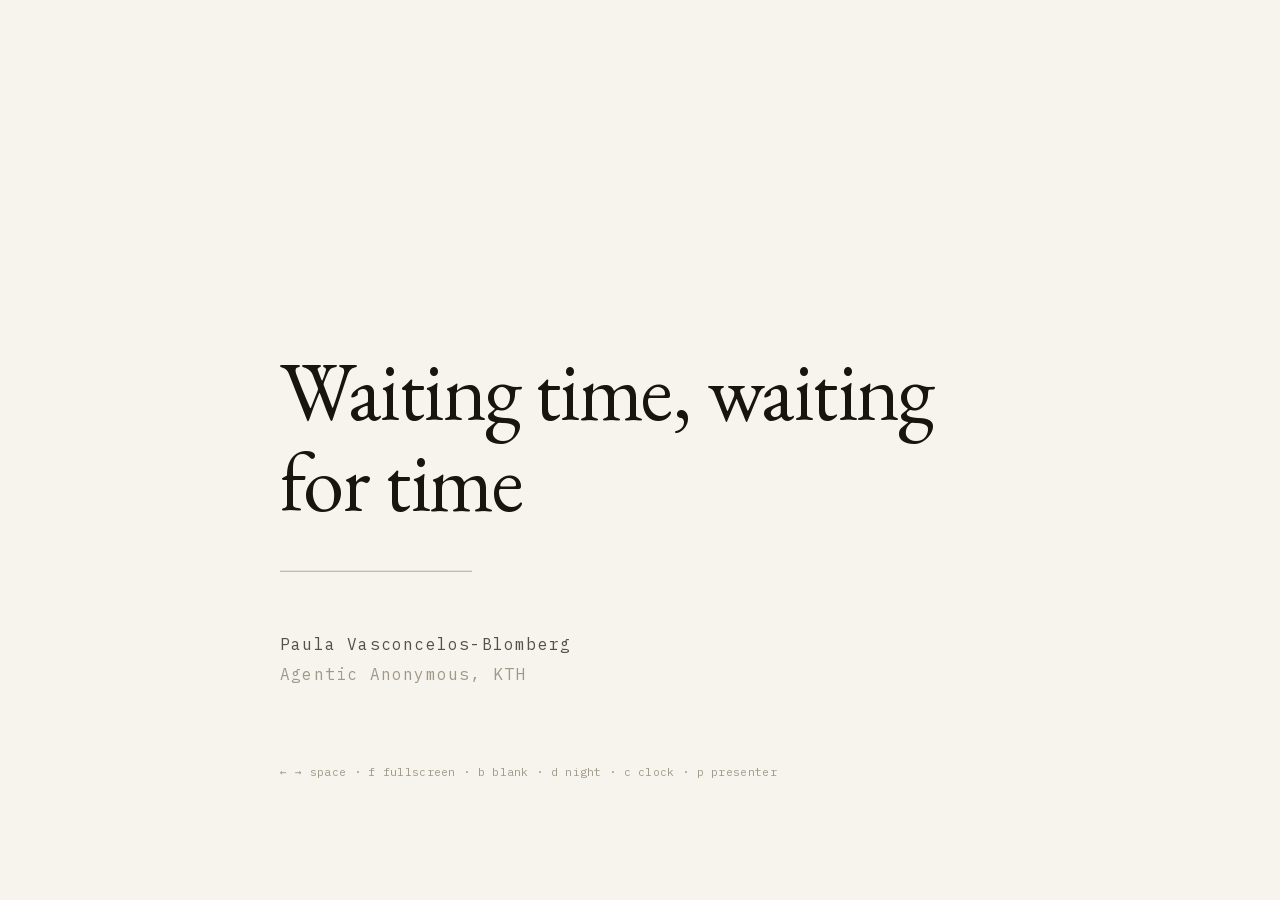
==== index.html @ 70e8858e "Waiting time, waiting for time: slide deck for Agentic Anonymous, KTH A 19-slide HTML deck built on " ====
<!doctype html>
<html lang="en" data-theme="day">
<head>
<meta charset="utf-8">
<meta name="viewport" content="width=device-width, initial-scale=1">
<title>Waiting time, waiting for time</title>

<!-- Everything is local. This page makes no network request of any kind. -->
<link rel="stylesheet" href="css/deck.css">
<link rel="stylesheet" href="css/slides.css">

<!--
  ===========================================================================
  Waiting time, waiting for time — Agentic Anonymous, KTH

  This file is the whole content of the talk and the single source of truth
  for it: the presenter window parses this same file for its slides and its
  speaker notes, so there is no second copy to keep in sync.

  Two conventions to know before editing:

    <aside class="notes">   speaker notes. Never rendered on the deck.
    data-motion="agent"     this slide cuts in with no fade (see deck.css).
    data-steps="4"          the slide reveals in 4 keypresses; the figure
                            module listens for 'step' and decides what appears.

  All on-slide text is verbatim, either from the essay "Waiting time, waiting
  for time" or from Paula's notes. [PAULA: …] marks text still to be written;
  do not fill these in.
  ===========================================================================
-->
</head>

<body>

<div id="stage-wrap">
  <div id="stage">

    <!-- 1 ─ Title -------------------------------------------------------
         is-current is in the markup so the title page is visible before any
         JavaScript runs. The engine re-applies it on every render anyway. -->
    <section class="slide is-current" id="s1" data-motion="human">
      <h1 class="title">Waiting time, waiting for time</h1>
      <div class="title-rule"></div>
      <p class="byline">
        Paula Vasconcelos-Blomberg<br>
        <span class="venue">Agentic Anonymous, KTH</span>
      </p>
      <aside class="notes">
        <p>Let the room settle before starting.</p>
      </aside>
    </section>

    <!-- 2 ─ Confession --------------------------------------------------
         The counter is a time event, therefore red and mono. It renders a
         stub value now; deck.bind() is the hook for live data later.      -->
    <section class="slide" id="s2" data-motion="agent">
      <p class="statement">Hi, I&rsquo;m Paula, and it&rsquo;s been
        <span class="time" id="seconds-since-prompt">[N]</span> seconds
        since my last prompt.</p>
      <aside class="notes">
        <p>The room will recognise this. Wait for the laugh.</p>
        <p>The number is live-bindable: <code>deck.bind('seconds-since-prompt', fn)</code>.
          Right now it reads a stub. If the live hook is wired by the night,
          it is counting up while you speak.</p>
      </aside>
    </section>

    <!-- 3 ─ Thesis ------------------------------------------------------ -->
    <section class="slide" id="s3" data-motion="human">
      <p class="statement">The parallels between making bread and AI agents
        are illuminating</p>
      <p class="gloss ink">especially where they break.</p>
      <aside class="notes">
        <p>The essay's own phrasing: "the processes are analogous in ways that
          make the differences illuminating".</p>
        <p>Say what the talk will do: two narratives, then a box, then what
          fills the waiting.</p>
      </aside>
    </section>

    <!-- 3b ─ Making bread ------------------------------------------------
         A schedule, not a list: what is done, and the wait that follows it.
         The waits are rubrics — red, in the same serif as the action, the way
         a missal prints its instructions. Bread is human, so it fades in.
         The id is s3b rather than a renumbering, so nothing that refers to
         s4…s17 (slides.css, figures/registry.js, main.js) has to change.    -->
    <section class="slide" id="s3b" data-motion="human">
      <ol class="schedule">
        <li><span class="do">wake up levain</span><span class="wait">wait 12 hours</span></li>
        <li><span class="do">make dough and fold</span><span class="wait">wait half an hour</span></li>
        <li><span class="do">fold</span><span class="wait">wait half an hour</span></li>
        <li><span class="do">fold</span><span class="wait">wait half an hour</span></li>
        <li><span class="do">fold</span><span class="wait">wait half an hour</span></li>
        <li><span class="do">bulk fermentation</span><span class="wait">wait 2 hours</span></li>
        <li><span class="do">bake</span><span class="wait">wait 45 minutes</span></li>
      </ol>
      <aside class="notes">
        <p>[PAULA: notes for the bread schedule]</p>
      </aside>
    </section>

    <!-- 3c ─ Operating agents --------------------------------------------
         Same vocabulary as the bread slide, different shape. My thread runs
         across; every switch sprouts a line at a right angle, text rotated.
         The words are edited here; figures/scatter.js only draws them.
         data-steps = number of branches (one keypress each).                -->
    <section class="slide" id="s3c" data-motion="agent" data-steps="5">
      <div class="region" id="region-scatter">
        <ol class="sequence">
          <li>prompt agent 1</li>
          <li class="wait">wait</li>
          <li>accept</li>
          <li class="switch">switch
            <ol><li>prompt agent 2</li><li>accept</li><li>prompt agent 2</li></ol></li>
          <li>check agent 1</li>
          <li>accept</li>
          <li class="switch">switch
            <ol><li>email</li></ol></li>
          <li>check agent 1</li>
          <li>still working</li>
          <li class="wait">wait 15 s</li>
          <li class="switch">switch
            <ol><li>prompt agent 3</li></ol></li>
          <li class="switch">switch
            <ol><li>report</li></ol></li>
          <li class="switch">switch
            <ol><li>teams</li></ol></li>
        </ol>
      </div>
      <aside class="notes">
        <p>Five presses, one branch each: agent 2, email, agent 3, report, Teams.</p>
        <p>[PAULA: notes for the agent sequence]</p>
      </aside>
    </section>

    <!-- 4 ─ The scene ---------------------------------------------------
         Human text, agent figure: the sentence fades, the score does not. -->
    <section class="slide" id="s4" data-motion="human">
      <p class="statement">A cycle of this shape &mdash; with different
        combinations of checking, starting something, stopping &mdash;
        happened many times, more than I cared to count</p>
      <div class="region agent" id="region-score-scene"></div>
      <aside class="notes">
        <p>Read the agent narrative from the essay: the thorough description,
          the plan that takes more than a minute, staying for 30 seconds, the
          second session in the browser, back to the first, still working,
          another 15 seconds, a third tab. Then Teams, to avoid the
          frustration of starting yet another thing.</p>
        <p>Then point at the staff: this is that session, written out. Agent
          on top, me underneath. Long notes are long waits.</p>
      </aside>
    </section>

    <!-- 5 ─ The box -----------------------------------------------------
         Four corners, one per keypress, Agent last and abrupt.            -->
    <section class="slide" id="s5" data-motion="human" data-steps="4">
      <div class="region" id="region-box"></div>
      <aside class="notes">
        <p>Two axes: how long the wait is, and how legible the process is.</p>
        <p>Hsieh punched a clock every hour for a year — each wait short, and
          perfectly legible; you know exactly what is coming.</p>
        <p>Bread: long, and legible. You have a model, so you can set an alarm
          and really leave.</p>
        <p>Blood test results: long, and illegible. You have no model of the
          process at all — but it is long enough to release you.</p>
        <p>The agent: short, and illegible. The only corner with neither.</p>
      </aside>
    </section>

    <!-- 6 ─ What the box says ------------------------------------------- -->
    <section class="slide" id="s6" data-motion="human">
      <div class="col-text">
        <p class="statement">
          <span class="line">Shortness produces captivity.</span>
          <span class="line">Illegibility produces scatter &amp; anxiety.</span>
        </p>
      </div>
      <div class="col-figure">
        <div class="region agent" id="region-box-mini"></div>
        <p class="caption">The agent gets both.</p>
      </div>
      <aside class="notes">
        <p>From the essay: "The wait is too short to leave. And being of
          unknown length makes it too expensive."</p>
        <p>Even an indeterminate wait that is known to be long releases me. I
          can log off. Here I have to stay reachable — so whatever I fill the
          time with has to be easy to abandon, which means it can't be worth
          entering fully.</p>
        <p>Heidegger: the hammer withdraws while it hammers. Here the waiting
          is constitutive of the tool's operation, and it is the waiting that
          makes the work break down into view.</p>
      </aside>
    </section>

    <!-- 7 ─ Variable interval ------------------------------------------- -->
    <section class="slide" id="s7" data-motion="agent">
      <!-- The arrow is a machine mark, so it is set in the mono face rather
           than in a serif fallback that would sit heavier than the text. -->
      <p class="statement long">Variable interval <span class="mono">&rarr;</span>
        persistent checking, hard to extinguish.</p>
      <div class="region agent" id="region-cumulative-record"></div>
      <aside class="notes">
        <p>The schedule that produces the most persistent behaviour is the one
          you cannot predict. This is not a metaphor; it is the shape of the
          reinforcement.</p>
        <p>This is my own log: every time I switched back to a window with an
          agent in it, over one hour. The staircase never flattens.</p>
      </aside>
    </section>

    <!-- 8 ─ Queuing ----------------------------------------------------- -->
    <section class="slide" id="s8" data-motion="human">
      <p class="kicker">Waiting</p>
      <p class="statement short">queuing is the allocation of scarce access</p>
      <aside class="notes">
        <p>Barry Schwartz, "Queues, Priorities, and Social Process". Queues can
          be comprised of anything — from people to tasks.</p>
        <p>He invites us to view social systems as queuing networks, and to
          look at the demands queues make on those who <em>serve</em> them,
          not only on those who wait.</p>
        <p>By working with agents I start new tasks, in part because it is so
          frictionless.</p>
      </aside>
    </section>

    <!-- 9 ─ Bottleneck --------------------------------------------------- -->
    <section class="slide" id="s9" data-motion="human">
      <p class="statement long">I start new activities that create a queue
        where I am the bottleneck.</p>
      <aside class="notes">
        <p>Schwartz's unintuitive point: organisations create efficiency by
          introducing bottlenecks — the secretary triaging access to the
          bureaucrat who makes the consequential decisions.</p>
        <p>I "increase my productivity" by generating new branches of tasks. So
          I can be thought of as a queuing network, and the queuing of tasks is
          the task of allocating scarce access to me.</p>
        <p>And the punchline, which may want its own slide:
          <strong>By waiting, I create new opportunities for waiting.</strong></p>
      </aside>
    </section>

    <!-- 10 ─ Attention --------------------------------------------------- -->
    <section class="slide" id="s10" data-motion="human">
      <p class="kicker">What fills the time of waiting?</p>
      <p class="statement">Waiting degrades attention to the thing being
        waited for</p>
      <aside class="notes">
        <p>…and interferes with the cognitive processes responsible for
          problem-solving.</p>
      </aside>
    </section>

    <!-- 11 ─ Fifteen seconds --------------------------------------------- -->
    <section class="slide" id="s11" data-motion="human">
      <p class="kicker rubric">15 s</p>
      <p class="statement short">Fifteen seconds isn&rsquo;t worth it.</p>
      <p class="placeholder">[PAULA: 1968 vs 2026 — to expand]</p>
      <aside class="notes">
        <p>Robert B. Miller, 1968, "Response time in man-computer
          conversational transactions". Surprising that this was already being
          thought about then.</p>
        <p>Roughly 2.3 to 3.5 seconds registers as "present"; after that,
          everything is "later". Past 15 seconds, attention to focused
          problem-solving degrades and diverts to other tasks. It also curbs
          exploration — long waits make us satisfied with the first result.</p>
        <p>Miller's engineer wrote the program and is invested in its working.
          That is me running PhD simulations — the horror of a long run that
          ended in failure. With the agent the stakes are dislocated; there is
          less of "me" in there, so I barely wait 15 seconds before moving on.</p>
      </aside>
    </section>

    <!-- 12 ─ Achievability ------------------------------------------------ -->
    <section class="slide" id="s12" data-motion="human">
      <p class="statement long">Achievability and goal-proximity bias the
        choice of the next course of action</p>
      <aside class="notes">
        <p>Neumann and Allport, "Beyond capacity: a functional view of
          attention". Attention is not a scarce resource to be rationed; it is
          selection for activities that maintain behavioural coherence,
          because there is always more to do than can be done.</p>
        <p>Action selection is primed for what looks achievable <em>now</em>.
          So the next thing is also in front of the PC. It is another agent.</p>
      </aside>
    </section>

    <!-- 13 ─ Frictionless -------------------------------------------------
         The real focus log. Red marks only the 15 s reference.            -->
    <section class="slide" id="s13" data-motion="agent">
      <p class="statement long">switching between different activities often
        requires just as much effort as continuing to do one and the same
        activity</p>
      <div class="region agent" id="region-focus-timeline"></div>
      <aside class="notes">
        <p>Jelle Bruineberg, "Adversarial inference: predictive minds in the
          attention economy". "Adversarial" refers to platforms that model
          users to keep them there — but here nobody needs to model us.
          Frictionless switching plus undefined waits produces the same
          dynamics without anybody modelling us.</p>
        <p>This is my actual log, one hour, one record per switch of the
          frontmost window. The red ruler is 15 seconds, to scale.</p>
      </aside>
    </section>

    <!-- 14 ─ Rest? -------------------------------------------------------- -->
    <section class="slide" id="s14" data-motion="human">
      <p class="kicker">Rest? No.</p>
      <p class="statement long">a more tyrannical version of Taylor&rsquo;s
        manager has been internalized by me to such an extent that no one
        needs to oversee my use of time</p>
      <aside class="notes">
        <p>Taylorism argued against worker-controlled idle time in favour of
          managerially controlled idle time — it prescribed rest as much as it
          prescribed efficient work, so long as management decided when.</p>
        <p>Looking at my malaise over a few idle seconds: this might have been
          one of the great achievements of productivity culture in the 20th
          century.</p>
      </aside>
    </section>

    <!-- 15 ─ Delayed Parousia --------------------------------------------- -->
    <section class="slide" id="s15" data-motion="human">
      <p class="kicker">Delayed Parousia</p>
      <p class="statement">The reward of finishing a task is being able to
        start a new one.</p>
      <p class="placeholder">[PAULA: ending]</p>
      <aside class="notes">
        <p>The promise: AI will make us productive and give us leisure, in
          Russell's sense. It won't replace us, it will free us.</p>
        <p>Godot never comes, and he can't ever come — the play would end.
          Didi and Gogo are trapped in time, replaying the same sequences like
          liturgy, the way the Church built daily ritual around the indefinite
          wait for the Messiah.</p>
        <p>The small acts, the little recursions, are what make the large
          arrival impossible by perpetually postponing it. Relief never comes
          because recursion has no in-built stop mechanism.</p>
        <p>Once the ending is written, delete whichever of the two lines on
          this slide is no longer wanted.</p>
      </aside>
    </section>

    <!-- 16 ─ Coda ---------------------------------------------------------- -->
    <section class="slide" id="s16" data-motion="agent">
      <p class="kicker rubric">the score of this talk</p>
      <div class="region full agent" id="region-score-talk"></div>
      <aside class="notes">
        <p>This is the trace of the session that built this deck, rendered as a
          score. Treble is the agent, bass is me. The accents are the moments
          it stopped to ask permission.</p>
        <p>Audio is not built yet. Offer to play it afterwards.</p>
      </aside>
    </section>

    <!-- 17 ─ Blank ---------------------------------------------------------- -->
    <section class="slide" id="s17" data-motion="human">
      <aside class="notes">
        <p>Stop talking. Let it sit.</p>
      </aside>
    </section>

    <!-- Chrome lives inside the stage so it scales with the slide and sits in
         the paper's corner, not the viewport's, when the stage is letterboxed. -->
    <div id="clock" hidden>00:00</div>
    <div id="keyhint" hidden>← → space · f fullscreen · b blank · d night · c clock · p presenter</div>

  </div><!-- /#stage -->
</div>

<div id="blank" hidden></div>

<!-- Opened from the Finder rather than from a server, the deck cannot work:
     browsers refuse to load ES modules over file://, so nothing would run and
     the page would simply sit there. Say so, rather than failing silently.
     This script is inline on purpose — an external one would not load either. -->
<div id="served-warning" hidden>
  <p><strong>This deck has to be served, not opened as a file.</strong></p>
  <p class="how">cd "<span id="served-dir"></span>"<br>python3 -m http.server 8000</p>
  <p>Then open <span class="url">http://localhost:8000/</span></p>
  <p class="why">Browsers block JavaScript modules on <code>file://</code>, so the
    slide engine never starts.</p>
</div>
<script>
  if (location.protocol === 'file:') {
    document.getElementById('served-warning').hidden = false;
    document.getElementById('served-dir').textContent =
      decodeURIComponent(location.pathname.replace(/\/index\.html$/, ''));
  }
</script>

<script type="module" src="js/main.js"></script>
</body>
</html>
---- css/deck.css ----
/* ===========================================================================
   Waiting time, waiting for time — deck foundation
   ---------------------------------------------------------------------------
   Three rules govern everything in this file.

   COLOUR.  Warm paper, near-black ink, and exactly one accent: a liturgical
   red used the way rubrics were used in missals — for instructions and time
   events only. Never decorative. On this deck the red is allowed on: the
   [N] counter, the elapsed clock, timestamps and duration labels, the 15 s
   reference line, accents marking an interruption, and [PAULA: …] placeholders.

   TYPE.  EB Garamond is Paula's voice. IBM Plex Mono is anything the machine
   produced: timestamps, log lines, axis and data labels, kickers, counters.
   If a string came out of a computer it is set in mono. That is the whole rule.

   MOTION.  .human fades slowly. .agent appears on the frame, with no easing
   and no transition at all. Slide-to-slide transitions follow the same split
   via [data-motion] on the section.
   =========================================================================== */

@import url('../fonts/fonts.css');

/* --- tokens --------------------------------------------------------------- */

:root {
  --paper:   #f7f4ee;   /* warm off-white */
  --ink:     #17150f;   /* near-black */
  --ink-2:   #55514a;   /* secondary — labels and notes, never argument text */
  --ink-3:   #a09889;   /* hairlines */
  --rubric:  #8e1b13;   /* liturgical red */

  --serif: 'EB Garamond', Georgia, serif;
  --mono:  'IBM Plex Mono', ui-monospace, Menlo, monospace;

  /* The stage is a fixed 1600 x 900 canvas. Every size below is in stage
     pixels, so proportions are identical on a laptop and on a 4K projector. */
  --stage-w: 1600px;
  --stage-h: 900px;

  --fade: 900ms cubic-bezier(.4, 0, .2, 1);
}

:root[data-theme='night'] {
  --paper:  #14130f;
  --ink:    #ece7dc;
  --ink-2:  #928b7e;
  --ink-3:  #4a463d;
  --rubric: #c2544a;    /* lifted so it still reads as red, not brown, in the dark */
}

/* --- page ----------------------------------------------------------------- */

* { box-sizing: border-box; }

html, body {
  margin: 0;
  height: 100%;
  background: var(--paper);
  color: var(--ink);
  overflow: hidden;
  /* The theme switch is the one page-wide fade; everything else is per-element. */
  transition: background-color var(--fade), color var(--fade);
}

body {
  font-family: var(--serif);
  -webkit-font-smoothing: antialiased;
  text-rendering: optimizeLegibility;
}

/* --- stage ---------------------------------------------------------------- */

#stage-wrap {
  position: fixed;
  inset: 0;
  display: grid;
  place-items: center;
}

/* Scaled by a single transform in engine.js. Nothing here reflows on resize. */
#stage {
  position: relative;
  width: var(--stage-w);
  height: var(--stage-h);
  transform-origin: center center;
  background: var(--paper);
}

/* --- slides --------------------------------------------------------------- */

.slide {
  position: absolute;
  inset: 0;
  padding: 104px 150px 96px;
  display: flex;
  flex-direction: column;
  justify-content: center;

  opacity: 0;
  visibility: hidden;
  pointer-events: none;
  transition: opacity var(--fade), visibility 0s linear var(--fade);
}

.slide.is-current {
  opacity: 1;
  visibility: visible;
  pointer-events: auto;
  transition: opacity var(--fade), visibility 0s;
}

/* Agent material does not ease in. It is simply there, on the next frame. */
.slide[data-motion='agent'],
.slide[data-motion='agent'].is-current {
  transition: none;
}

/* Speaker notes live in the markup so index.html stays the single source of
   truth; the presenter window reads them from here. They never render. */
.notes { display: none; }

/* --- the two voices ------------------------------------------------------- */

.human { transition: opacity var(--fade); }
.agent { transition: none !important; }

/* Steps start hidden and are revealed one keypress at a time. Visibility is
   kept off the transition for .agent so it cannot smear. */
[data-step] { opacity: 0; }
[data-step].is-shown { opacity: 1; }

/* --- type ----------------------------------------------------------------- */

/* The kicker: the small mono line that names what a slide is doing. It is the
   printed running head of the page. */
.kicker {
  font-family: var(--mono);
  font-size: 19px;
  font-weight: 400;
  letter-spacing: .16em;
  text-transform: lowercase;
  font-variant-caps: all-small-caps;
  color: var(--ink-2);
  margin: 0 0 54px;
}

.kicker.rubric { color: var(--rubric); }

/* The one sentence a slide exists to carry. */
.statement {
  font-family: var(--serif);
  font-size: 62px;
  line-height: 1.26;
  font-weight: 400;
  letter-spacing: -.005em;
  margin: 0;
  max-width: 24ch;
  text-wrap: balance;
}

.statement.long { font-size: 50px; max-width: 30ch; }
.statement.short { font-size: 76px; max-width: 18ch; }

/* Two sentences that are one idea (slide 6). Set as separate lines of verse,
   not as a list — no markers, no hanging indent. */
.statement .line { display: block; }
.statement .line + .line { margin-top: .34em; }

/* A second, quieter line under a statement: the qualification, the aside, the
   "especially…". Smaller than the statement, far larger than body text — the
   book equivalent is a gloss, not a subtitle. Add .ink when it carries as much
   weight as the statement and should not recede. */
.gloss {
  font-family: var(--serif);
  font-size: 42px;
  line-height: 1.34;
  font-weight: 400;
  color: var(--ink-2);
  margin: 0;
  max-width: 34ch;
  text-wrap: balance;
}

.gloss.ink { color: var(--ink); }
.gloss.small { font-size: 30px; max-width: 42ch; }

.statement + .gloss { margin-top: .42em; }

.caption {
  font-family: var(--serif);
  font-size: 26px;
  font-variant-caps: all-small-caps;
  letter-spacing: .08em;
  color: var(--ink-2);
  margin: 34px 0 0;
}

/* A schedule: what is done, and how long to wait after it (the bread slide).
   Two columns on a shared baseline, no list markers. The action is the human
   voice; the wait is a rubric — red, same serif, a size down. */
.schedule {
  list-style: none;
  margin: 0;
  padding: 0;
  display: grid;
  grid-template-columns: max-content max-content;
  column-gap: 96px;
  row-gap: 20px;
  align-items: baseline;
}

.schedule li { display: contents; }

.schedule .do {
  font-family: var(--serif);
  font-size: 46px;
  line-height: 1.2;
}

.schedule .wait {
  font-family: var(--serif);
  font-size: 34px;
  line-height: 1.2;
  color: var(--rubric);
}

/* Anything the machine produced. */
.mono { font-family: var(--mono); font-size: .86em; letter-spacing: -.01em; }

/* Time events: counters, durations, timestamps. Red, and only here. */
.time {
  font-family: var(--mono);
  font-weight: 500;
  color: var(--rubric);
  letter-spacing: -.02em;
}

/* Unfilled content. Deliberately loud; it is meant to be noticed in rehearsal. */
.placeholder {
  display: inline-block;
  align-self: flex-start;     /* shrink to the text; slides are flex columns */
  font-family: var(--mono);
  font-size: 24px;
  color: var(--rubric);
  border: 1px solid currentColor;
  padding: .45em .8em;
  letter-spacing: .01em;
}

.statement + .placeholder { margin-top: 56px; }

/* --- reserved regions ----------------------------------------------------- */

/* Empty containers with stable ids. Each holds its space from the start, so
   nothing on the slide moves when the real figure lands. */
.region {
  position: relative;
  width: 100%;
  margin-top: 56px;
}

.region.full { margin-top: 0; flex: 1; }

.region svg { display: block; width: 100%; height: 100%; overflow: visible; }

/* Fine-line drawing: one hairline weight for structure, one for data. */
.region .rule   { stroke: var(--ink-3); stroke-width: 1; fill: none; }
.region .stroke { stroke: var(--ink);   stroke-width: 1.4; fill: none; }
.region .fill   { fill: var(--ink); }
.region .mark   { stroke: var(--rubric); stroke-width: 1.4; fill: none; }
.region .mark-fill { fill: var(--rubric); }

.region text {
  font-family: var(--mono);
  font-size: 15px;
  fill: var(--ink-2);
  letter-spacing: .02em;
}

.region text.label  { fill: var(--ink); font-size: 18px; }
.region text.axis   { font-variant-caps: all-small-caps; letter-spacing: .14em; }
.region text.rubric { fill: var(--rubric); }

/* The human voice inside a drawing (the agent slide): the same serif as the
   statements, not the mono of data labels, because these are my actions. */
.region text.voice { font-family: var(--serif); font-size: 28px; letter-spacing: 0; fill: var(--ink); }
.region text.voice.branch { font-size: 24px; }
.region text.voice.rubric { fill: var(--rubric); }
.region .sep { fill: var(--ink-3); }

/* A region that carries its own source markup keeps it for the figure to read
   and never shows it: the drawing replaces it. */
.region > ol.sequence { display: none; }

/* Placeholder shown while a region has no data yet. */
.region .awaiting {
  position: absolute;
  inset: 0;
  display: grid;
  place-items: center;
  font-family: var(--mono);
  font-size: 18px;
  color: var(--rubric);
}

/* --- title slide ---------------------------------------------------------- */

.title {
  font-family: var(--serif);
  font-size: 104px;
  line-height: 1.08;
  font-weight: 400;
  letter-spacing: -.015em;
  margin: 0;
  max-width: 18ch;
}

.byline {
  font-family: var(--mono);
  font-size: 20px;
  letter-spacing: .1em;
  color: var(--ink-2);
  margin: 72px 0 0;
  line-height: 1.9;
}

.byline .venue { color: var(--ink-3); }

/* A single hairline under the title, the way a title page carries a rule. */
.title-rule {
  width: 240px;
  height: 1px;
  background: var(--ink-3);
  margin: 56px 0 0;
}

/* --- chrome: clock and blank ---------------------------------------------- */

/* Off by default, toggled with C. A time event, therefore red. */
#clock {
  position: absolute;
  right: 44px;
  bottom: 38px;
  font-family: var(--mono);
  font-size: 20px;
  font-weight: 500;
  letter-spacing: .04em;
  color: var(--rubric);
}

#clock[hidden] { display: none; }

/* B blanks the screen. Paper in day, true black in night — a dim room wants
   the projector to go dark, a lit one wants it to go quiet. */
#blank {
  position: fixed;
  inset: 0;
  z-index: 50;
  background: var(--paper);
}

:root[data-theme='night'] #blank { background: #000; }
#blank[hidden] { display: none; }

/* --- help ----------------------------------------------------------------- */

/* Shown on the title slide only, and faintly. It is for Paula, in rehearsal. */
#keyhint {
  position: absolute;
  left: 150px;
  bottom: 38px;
  font-family: var(--mono);
  font-size: 14px;
  letter-spacing: .08em;
  color: var(--ink-3);
  transition: opacity var(--fade);
}

#keyhint[hidden] { display: none; }

/* --- "this has to be served" ------------------------------------------------
   Shown only when the page was opened as a file. Set in mono, because it is a
   machine's complaint, not part of the talk. */

#served-warning {
  position: fixed;
  inset: 0;
  z-index: 100;
  display: flex;
  flex-direction: column;
  justify-content: center;
  gap: 4px;
  padding: 0 8vw;
  background: var(--paper);
  font-family: var(--mono);
  font-size: 15px;
  line-height: 1.7;
  color: var(--ink-2);
}

#served-warning[hidden] { display: none; }
#served-warning strong { color: var(--rubric); font-weight: 500; }
#served-warning .how { color: var(--ink); margin: 18px 0; }
#served-warning .url { color: var(--rubric); }
#served-warning .why { color: var(--ink-3); margin-top: 18px; }
---- css/slides.css ----
/* ===========================================================================
   Per-slide layout.

   deck.css holds everything shared. This file holds only the handful of
   slides that need a layout of their own — a figure beside text, a figure
   filling the page, a slide that centres rather than hangs. Each block is
   named after the slide it belongs to so it can be found from the stage.
   =========================================================================== */

/* 1 — Title. Hangs low on the page, the way a title page sits. */
#s1 { justify-content: flex-end; padding-bottom: 150px; }

/* 2 — Confession. Centred, one line, spoken. */
#s2 .statement { max-width: 26ch; }

/* 3c — Operating agents. Wider margins than the rest: the main line is long,
   and the drawing is sized to its content (1:1 where it fits). */
#s3c { padding: 96px 80px; justify-content: center; }
#s3c #region-scatter { margin-top: 0; }
#s3c #region-scatter svg { width: auto; height: auto; max-width: 100%; }

/* 4 — The scene. Text above, the score below it, both given room. */
#s4 { justify-content: center; }
#s4 .statement { font-size: 44px; max-width: 34ch; }
#s4 #region-score-scene { height: 300px; }

/* 5 — The box. The diagram is the slide; there is no prose. */
#s5 { justify-content: center; padding: 70px 150px; }
#s5 #region-box { height: 100%; margin-top: 0; }

/* 6 — What the box says. The two sentences are one idea, so they get the full
   measure and sit on one line each; the box returns underneath them, centred.
   Its container is sized to the mini geometry in box.js (480 x 430) so the
   drawing renders at about 1:1 and its labels stay readable from the back. */
#s6 { justify-content: center; }
#s6 .statement { font-size: 54px; max-width: 34ch; }
#s6 .col-figure { align-self: flex-start; width: 480px; margin-top: 36px; }
#s6 #region-box-mini { height: 400px; margin-top: 0; }
#s6 .caption { margin: 0 0 0 78px; }   /* 78px = the box's own left axis */

/* 7 — Variable interval. The cumulative record earns the lower two thirds. */
#s7 .statement { font-size: 50px; max-width: 30ch; }
#s7 #region-cumulative-record { height: 380px; }

/* 13 — Frictionless. The real log, given as much width as the stage has. */
#s13 .statement { font-size: 40px; max-width: 46ch; }
#s13 #region-focus-timeline { height: 360px; margin-top: 44px; }

/* 15 — Delayed Parousia. */
#s15 .statement { max-width: 22ch; }

/* 16 — Coda. The score of the talk, full bleed, nothing else on the page. */
#s16 { padding: 84px 110px; }
#s16 .kicker { margin-bottom: 30px; }

/* 17 — Blank. Deliberately empty: no kicker, no clock, no rule. */
#s17 { padding: 0; }
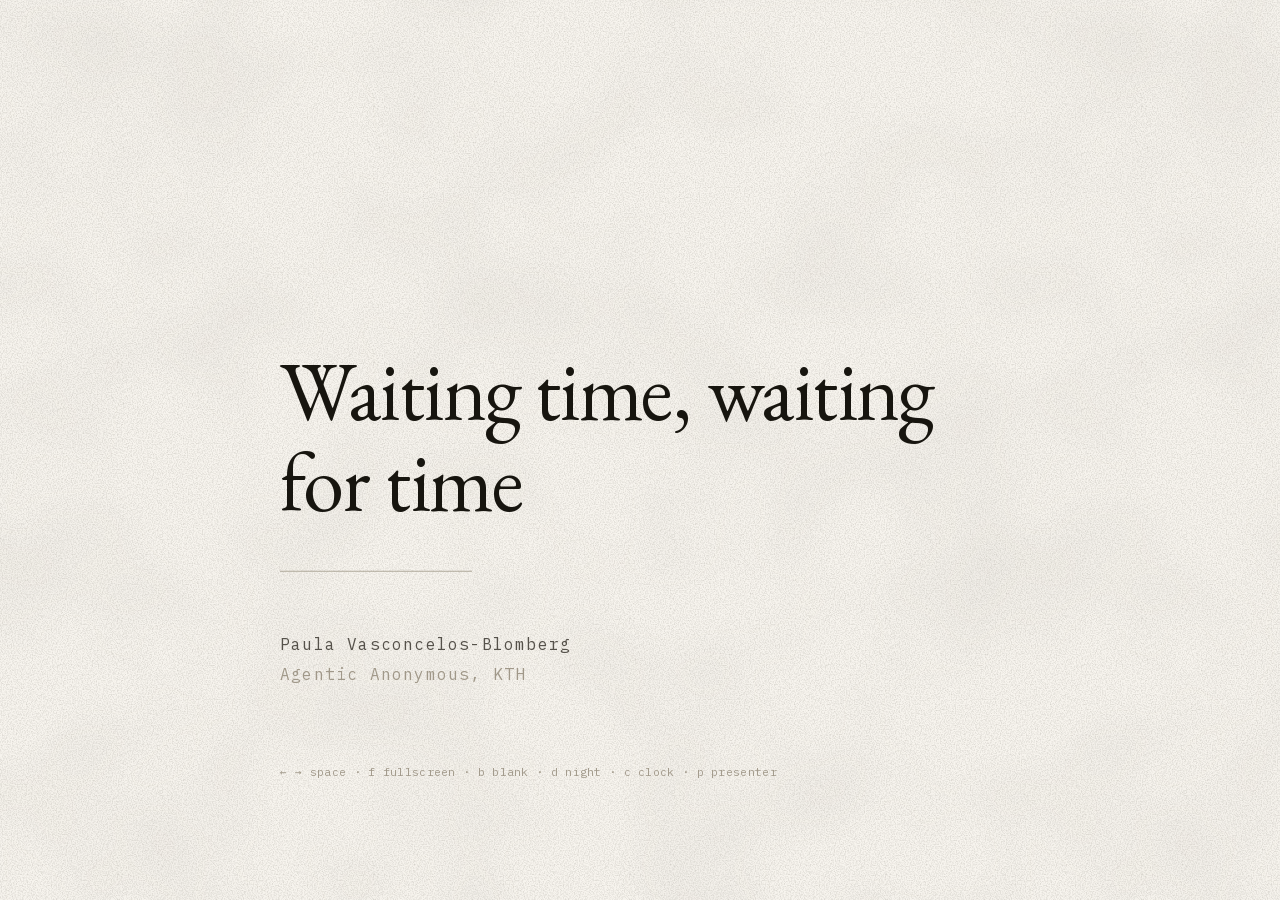
==== commit 1378eb03: "Git-history agent slide, paper grain, stage 1 of the piece - Slide 3c redrawn as a git history: agen" ====
--- a/index.html
+++ b/index.html
@@ -52,17 +52,16 @@
     </section>
 
     <!-- 2 ─ Confession --------------------------------------------------
-         The counter is a time event, therefore red and mono. It renders a
-         stub value now; deck.bind() is the hook for live data later.      -->
+         The counter is a time event, therefore red and mono. It is live:
+         main.js counts up from the last prompt in trace.jsonl.            -->
     <section class="slide" id="s2" data-motion="agent">
       <p class="statement">Hi, I&rsquo;m Paula, and it&rsquo;s been
-        <span class="time" id="seconds-since-prompt">[N]</span> seconds
-        since my last prompt.</p>
+        <span class="time" id="minutes-since-prompt">[N]</span>
+        <span id="minutes-word">minutes</span> since my last prompt.</p>
       <aside class="notes">
         <p>The room will recognise this. Wait for the laugh.</p>
-        <p>The number is live-bindable: <code>deck.bind('seconds-since-prompt', fn)</code>.
-          Right now it reads a stub. If the live hook is wired by the night,
-          it is counting up while you speak.</p>
+        <p>The number is live: minutes since the last prompt in trace.jsonl,
+          counting up while you speak. A prompt sent now resets it to 0.</p>
       </aside>
     </section>
 
@@ -70,6 +69,7 @@
     <section class="slide" id="s3" data-motion="human">
       <p class="statement">The parallels between making bread and AI agents
         are illuminating</p>
+        <p></p>
       <p class="gloss ink">especially where they break.</p>
       <aside class="notes">
         <p>The essay's own phrasing: "the processes are analogous in ways that
@@ -101,41 +101,67 @@
     </section>
 
     <!-- 3c ─ Operating agents --------------------------------------------
-         Same vocabulary as the bread slide, different shape. My thread runs
-         across; every switch sprouts a line at a right angle, text rotated.
-         The words are edited here; figures/scatter.js only draws them.
-         data-steps = number of branches (one keypress each).                -->
-    <section class="slide" id="s3c" data-motion="agent" data-steps="5">
-      <div class="region" id="region-scatter">
-        <ol class="sequence">
-          <li>prompt agent 1</li>
-          <li class="wait">wait</li>
-          <li>accept</li>
-          <li class="switch">switch
-            <ol><li>prompt agent 2</li><li>accept</li><li>prompt agent 2</li></ol></li>
-          <li>check agent 1</li>
-          <li>accept</li>
-          <li class="switch">switch
-            <ol><li>email</li></ol></li>
-          <li>check agent 1</li>
-          <li>still working</li>
-          <li class="wait">wait 15 s</li>
-          <li class="switch">switch
-            <ol><li>prompt agent 3</li></ol></li>
-          <li class="switch">switch
-            <ol><li>report</li></ol></li>
-          <li class="switch">switch
-            <ol><li>teams</li></ol></li>
+         Same vocabulary as the bread slide, drawn as a git history: lanes
+         left to right, branching off and merging back. Each agent is a
+         branch that keeps running while I am elsewhere; email, Teams and the
+         report are short lanes that exist only while I am in them. Every
+         activity is a commit on the lane it happened in; a switch is a
+         commit (a ring) where I leave a lane, and the curve after it is me
+         changing windows. The red seconds sit between two commits.
+
+         The words and lanes are edited here; figures/history.js draws them.
+           data-lanes      lane names, top to bottom
+           data-parallel   lanes that run on their own (the agents)
+           data-open       lanes still running when the slide ends
+           <li data-lane="…">                 an activity on that lane
+           <li data-lane="…" class="switch">  leaving that lane
+           <li class="t">                     seconds to the next activity
+         A switch always sits between two tasks: it leaves the lane of the
+         task before it for the lane of the task after it.                   -->
+    <section class="slide" id="s3c" data-motion="agent">
+      <div class="region" id="region-history">
+        <ol class="history"
+            data-lanes="agent 3, agent 2, agent 1, email, teams, report"
+            data-parallel="agent 1, agent 2, agent 3"
+            data-open="agent 1, agent 3">
+          <li data-lane="agent 1">prompt agent 1</li><li class="t">30 s</li>
+          <li data-lane="agent 1" class="switch">switch</li><li class="t">2 s</li>
+          <li data-lane="agent 2">prompt agent 2</li><li class="t">20 s</li>
+          <li data-lane="agent 2" class="switch">switch</li><li class="t">4 s</li>
+          <li data-lane="agent 1">accept</li><li class="t">3 s</li>
+          <li data-lane="agent 1" class="switch">switch</li><li class="t">5 s</li>
+          <li data-lane="agent 2">accept</li><li class="t">3 s</li>
+          <li data-lane="agent 2" class="switch">switch</li><li class="t">4 s</li>
+          <li data-lane="email">email</li><li class="t">30 s</li>
+          <li data-lane="email" class="switch">switch</li><li class="t">6 s</li>
+          <li data-lane="agent 2">check agent 2</li><li class="t">6 s</li>
+          <li data-lane="agent 2" class="switch">switch</li><li class="t">6 s</li>
+          <li data-lane="agent 1">check agent 1</li><li class="t">15 s</li>
+          <li data-lane="agent 1" class="switch">switch</li><li class="t">2 s</li>
+          <li data-lane="agent 3">prompt agent 3</li><li class="t">5 s</li>
+          <li data-lane="agent 3" class="switch">switch</li><li class="t">10 s</li>
+          <li data-lane="report">report</li><li class="t">20 s</li>
+          <li data-lane="report" class="switch">switch</li><li class="t">12 s</li>
+          <li data-lane="teams">teams</li><li class="t">8 s</li>
+          <li data-lane="teams" class="switch">switch</li><li class="t">2 s</li>
+          <li data-lane="email">email</li><li class="t">12 s</li>
+          <li data-lane="email" class="switch">switch</li><li class="t">9 s</li>
+          <li data-lane="agent 1">accept</li>
         </ol>
       </div>
       <aside class="notes">
-        <p>Five presses, one branch each: agent 2, email, agent 3, report, Teams.</p>
+        <p>All at once, no presses. Read the words along the top left to right: it is the same sequence as before. Below, the history: agent 1 runs the whole way; agent 2 branches off and is merged back when I check it; agent 3 branches off and is still running at the end. Email, the report and Teams are short lanes that exist only while I am in them. The rings are the switches; the red numbers are seconds between activities, like the waits on the bread slide.</p>
         <p>[PAULA: notes for the agent sequence]</p>
       </aside>
     </section>
 
     <!-- 4 ─ The scene ---------------------------------------------------
-         Human text, agent figure: the sentence fades, the score does not. -->
+         Human text, agent figure: the sentence fades, the score does not.
+         Two sessions from trace.jsonl play over each other when the slide
+         arrives (js/audio.js); the staves are the same events, written out
+         on the same clock (js/figures/polyphony.js). S plays / stops.
+         To choose other sessions: edit VOICES in trace2poly.py, then
+           python3 trace2poly.py > data/polyphony.json                    -->
     <section class="slide" id="s4" data-motion="human">
       <p class="statement">A cycle of this shape &mdash; with different
         combinations of checking, starting something, stopping &mdash;
@@ -147,35 +173,40 @@
           second session in the browser, back to the first, still working,
           another 15 seconds, a third tab. Then Teams, to avoid the
           frustration of starting yet another thing.</p>
-        <p>Then point at the staff: this is that session, written out. Agent
-          on top, me underneath. Long notes are long waits.</p>
+        <p>The sound starts as the slide arrives (S stops it). Two real
+          sessions from my hook trace, played over each other.</p>
+        <p>Listen for the voices: the breathy low tone is me, prompting. The
+          wooden plucks are the agents at work, one per tool call; agent A in
+          the middle, agent B high above. The bells are the agents handing the
+          turn back to me. The knocks are an agent waiting for my permission.</p>
+        <p>Point at the staves: the same events, written out. Me and agent A
+          on top, me and agent B below. How little of it is me.</p>
       </aside>
     </section>
 
     <!-- 5 ─ The box -----------------------------------------------------
-         Four corners, one per keypress, Agent last and abrupt.            -->
-    <section class="slide" id="s5" data-motion="human" data-steps="4">
+         Four corners, one per keypress: bread, blood, Agent (abrupt), Hsieh.
+         The fifth press fades in the sentence above the box.              -->
+    <section class="slide" id="s5" data-motion="human" data-steps="5">
+      <p class="statement human" data-step="5">
+        <span class="line">Shortness produces captivity.</span>
+        <span class="line">Illegibility produces scatter &amp; anxiety.</span>
+      </p>
       <div class="region" id="region-box"></div>
       <aside class="notes">
         <p>Two axes: how long the wait is, and how legible the process is.</p>
-        <p>Hsieh punched a clock every hour for a year — each wait short, and
-          perfectly legible; you know exactly what is coming.</p>
         <p>Bread: long, and legible. You have a model, so you can set an alarm
           and really leave.</p>
         <p>Blood test results: long, and illegible. You have no model of the
           process at all — but it is long enough to release you.</p>
         <p>The agent: short, and illegible. The only corner with neither.</p>
+        <p>Hsieh punched a clock every hour for a year — each wait short, and
+          perfectly legible; you know exactly what is coming.</p>
       </aside>
     </section>
 
     <!-- 6 ─ What the box says ------------------------------------------- -->
     <section class="slide" id="s6" data-motion="human">
-      <div class="col-text">
-        <p class="statement">
-          <span class="line">Shortness produces captivity.</span>
-          <span class="line">Illegibility produces scatter &amp; anxiety.</span>
-        </p>
-      </div>
       <div class="col-figure">
         <div class="region agent" id="region-box-mini"></div>
         <p class="caption">The agent gets both.</p>
@@ -209,6 +240,13 @@
       </aside>
     </section>
 
+    <!-- 7b ─ waiting --------------------------------------------------
+         One word, in the machine's face. Appears on the frame.           -->
+    <section class="slide" id="s7b" data-motion="agent">
+      <p class="word mono">WAITING</p>
+      <aside class="notes"></aside>
+    </section>
+
     <!-- 8 ─ Queuing ----------------------------------------------------- -->
     <section class="slide" id="s8" data-motion="human">
       <p class="kicker">Waiting</p>
@@ -226,6 +264,7 @@
 
     <!-- 9 ─ Bottleneck --------------------------------------------------- -->
     <section class="slide" id="s9" data-motion="human">
+      <p class="kicker">Waiting</p>
       <p class="statement long">I start new activities that create a queue
         where I am the bottleneck.</p>
       <aside class="notes">
@@ -240,6 +279,14 @@
       </aside>
     </section>
 
+    <!-- 9b ─ Occasions for waiting ----------------------------------- -->
+    <section class="slide" id="s9b" data-motion="human">
+      <p class="kicker">Waiting</p>
+      <p class="statement long">in waiting, I create new occasions for
+        waiting</p>
+      <aside class="notes"></aside>
+    </section>
+
     <!-- 10 ─ Attention --------------------------------------------------- -->
     <section class="slide" id="s10" data-motion="human">
       <p class="kicker">What fills the time of waiting?</p>
@@ -254,8 +301,7 @@
     <!-- 11 ─ Fifteen seconds --------------------------------------------- -->
     <section class="slide" id="s11" data-motion="human">
       <p class="kicker rubric">15 s</p>
-      <p class="statement short">Fifteen seconds isn&rsquo;t worth it.</p>
-      <p class="placeholder">[PAULA: 1968 vs 2026 — to expand]</p>
+      <p class="statement short">Fifteen seconds</p>
       <aside class="notes">
         <p>Robert B. Miller, 1968, "Response time in man-computer
           conversational transactions". Surprising that this was already being
@@ -264,6 +310,14 @@
           everything is "later". Past 15 seconds, attention to focused
           problem-solving degrades and diverts to other tasks. It also curbs
           exploration — long waits make us satisfied with the first result.</p>
+      </aside>
+    </section>
+
+    <!-- 11b ─ …isn't worth it -------------------------------------------- -->
+    <section class="slide" id="s11b" data-motion="human">
+      <p class="kicker rubric">15 s</p>
+      <p class="statement short">Fifteen seconds isn&rsquo;t worth it.</p>
+      <aside class="notes">
         <p>Miller's engineer wrote the program and is invested in its working.
           That is me running PhD simulations — the horror of a long run that
           ended in failure. With the agent the stakes are dislocated; there is
@@ -273,6 +327,7 @@
 
     <!-- 12 ─ Achievability ------------------------------------------------ -->
     <section class="slide" id="s12" data-motion="human">
+      <p class="kicker">What fills the time of waiting?</p>
       <p class="statement long">Achievability and goal-proximity bias the
         choice of the next course of action</p>
       <aside class="notes">
@@ -303,6 +358,18 @@
       </aside>
     </section>
 
+    <!-- 13b ─ Because -----------------------------------------------------
+         Two sentences that are one idea, one line of verse each.          -->
+    <section class="slide" id="s13b" data-motion="human">
+      <p class="statement long">
+        <span class="line">I stay on the computer because of the frictionless
+          nature of digital environments.</span>
+        <span class="line">I spin AI session after AI session because of the
+          cheapness of spinning up AI sessions.</span>
+      </p>
+      <aside class="notes"></aside>
+    </section>
+
     <!-- 14 ─ Rest? -------------------------------------------------------- -->
     <section class="slide" id="s14" data-motion="human">
       <p class="kicker">Rest? No.</p>
@@ -319,12 +386,22 @@
       </aside>
     </section>
 
+    <!-- 14b ─ Waiting for Godot ------------------------------------------ -->
+    <section class="slide" id="s14b" data-motion="human">
+      <p class="kicker">Delayed Parousia</p>
+      <p class="statement">
+        <span class="line">Waiting for Godot&hellip;</span>
+        <span class="line">Godot never comes, and he can&rsquo;t ever come</span>
+      </p>
+      <aside class="notes"></aside>
+    </section>
+
     <!-- 15 ─ Delayed Parousia --------------------------------------------- -->
     <section class="slide" id="s15" data-motion="human">
       <p class="kicker">Delayed Parousia</p>
       <p class="statement">The reward of finishing a task is being able to
         start a new one.</p>
-      <p class="placeholder">[PAULA: ending]</p>
+      <p class="placeholder"> </p>
       <aside class="notes">
         <p>The promise: AI will make us productive and give us leisure, in
           Russell's sense. It won't replace us, it will free us.</p>
--- a/css/deck.css
+++ b/css/deck.css
@@ -38,6 +38,15 @@
   --stage-h: 900px;
 
   --fade: 900ms cubic-bezier(.4, 0, .2, 1);
+
+  /* Paper grain: two tiles of SVG noise, drawn in ink at a low opacity over
+     the paper colour. A fine speckle for the tooth of the sheet, and a large,
+     slow mottle for the unevenness of its surface. Both are inline, so the
+     deck still makes no network request. --grain-strength is the one knob:
+     0 is flat paper; raise it if the projector washes the texture out. */
+  --grain-strength: 2.5;
+  --grain-fine: url("data:image/svg+xml,%3Csvg xmlns='http://www.w3.org/2000/svg' width='256' height='256'%3E%3Cfilter id='n' x='0' y='0' width='100%25' height='100%25'%3E%3CfeTurbulence type='fractalNoise' baseFrequency='0.8' numOctaves='3' seed='3' stitchTiles='stitch'/%3E%3CfeColorMatrix values='0 0 0 0 0.09 0 0 0 0 0.08 0 0 0 0 0.06 0.36 0 0 0 -0.14'/%3E%3C/filter%3E%3Crect width='256' height='256' filter='url(%23n)'/%3E%3C/svg%3E");
+  --grain-mottle: url("data:image/svg+xml,%3Csvg xmlns='http://www.w3.org/2000/svg' width='1024' height='1024'%3E%3Cfilter id='n' x='0' y='0' width='100%25' height='100%25'%3E%3CfeTurbulence type='fractalNoise' baseFrequency='0.0078125' numOctaves='2' seed='8' stitchTiles='stitch'/%3E%3CfeColorMatrix values='0 0 0 0 0.09 0 0 0 0 0.08 0 0 0 0 0.06 0.09 0 0 0 -0.035'/%3E%3C/filter%3E%3Crect width='1024' height='1024' filter='url(%23n)'/%3E%3C/svg%3E");
 }
 
 :root[data-theme='night'] {
@@ -46,6 +55,9 @@
   --ink-2:  #928b7e;
   --ink-3:  #4a463d;
   --rubric: #c2544a;    /* lifted so it still reads as red, not brown, in the dark */
+  /* In the dark the grain is light fibres on a dark sheet. */
+  --grain-fine: url("data:image/svg+xml,%3Csvg xmlns='http://www.w3.org/2000/svg' width='256' height='256'%3E%3Cfilter id='n' x='0' y='0' width='100%25' height='100%25'%3E%3CfeTurbulence type='fractalNoise' baseFrequency='0.8' numOctaves='3' seed='3' stitchTiles='stitch'/%3E%3CfeColorMatrix values='0 0 0 0 0.93 0 0 0 0 0.91 0 0 0 0 0.86 0.26 0 0 0 -0.10'/%3E%3C/filter%3E%3Crect width='256' height='256' filter='url(%23n)'/%3E%3C/svg%3E");
+  --grain-mottle: url("data:image/svg+xml,%3Csvg xmlns='http://www.w3.org/2000/svg' width='1024' height='1024'%3E%3Cfilter id='n' x='0' y='0' width='100%25' height='100%25'%3E%3CfeTurbulence type='fractalNoise' baseFrequency='0.0078125' numOctaves='2' seed='8' stitchTiles='stitch'/%3E%3CfeColorMatrix values='0 0 0 0 0.93 0 0 0 0 0.91 0 0 0 0 0.86 0.06 0 0 0 -0.022'/%3E%3C/filter%3E%3Crect width='1024' height='1024' filter='url(%23n)'/%3E%3C/svg%3E");
 }
 
 /* --- page ----------------------------------------------------------------- */
@@ -62,6 +74,18 @@
   transition: background-color var(--fade), color var(--fade);
 }
 
+/* The grain lies over the whole window, under the stage, at screen scale:
+   the stage itself is transparent, so there is no seam where it ends, and
+   the grain stays the same size on a laptop and on a projector. */
+body::before {
+  content: '';
+  position: fixed;
+  inset: 0;
+  pointer-events: none;
+  background-image: var(--grain-fine), var(--grain-mottle);
+  opacity: var(--grain-strength);
+}
+
 body {
   font-family: var(--serif);
   -webkit-font-smoothing: antialiased;
@@ -83,7 +107,7 @@
   width: var(--stage-w);
   height: var(--stage-h);
   transform-origin: center center;
-  background: var(--paper);
+  background: transparent;   /* the paper, and its grain, are the page's */
 }
 
 /* --- slides --------------------------------------------------------------- */
@@ -135,7 +159,7 @@
    printed running head of the page. */
 .kicker {
   font-family: var(--mono);
-  font-size: 19px;
+  font-size: 26px;
   font-weight: 400;
   letter-spacing: .16em;
   text-transform: lowercase;
@@ -161,7 +185,7 @@
 .statement.long { font-size: 50px; max-width: 30ch; }
 .statement.short { font-size: 76px; max-width: 18ch; }
 
-/* Two sentences that are one idea (slide 6). Set as separate lines of verse,
+/* Two sentences that are one idea (slide 5). Set as separate lines of verse,
    not as a list — no markers, no hanging indent. */
 .statement .line { display: block; }
 .statement .line + .line { margin-top: .34em; }
@@ -269,6 +293,7 @@
 .region .fill   { fill: var(--ink); }
 .region .mark   { stroke: var(--rubric); stroke-width: 1.4; fill: none; }
 .region .mark-fill { fill: var(--rubric); }
+.region .playhead  { stroke: var(--rubric); stroke-width: 1.4; }
 
 .region text {
   font-family: var(--mono);
@@ -283,14 +308,26 @@
 
 /* The human voice inside a drawing (the agent slide): the same serif as the
    statements, not the mono of data labels, because these are my actions. */
-.region text.voice { font-family: var(--serif); font-size: 28px; letter-spacing: 0; fill: var(--ink); }
-.region text.voice.branch { font-size: 24px; }
+.region text.voice { font-family: var(--serif); font-size: 25px; letter-spacing: 0; fill: var(--ink); }
+.region text.voice.branch { font-size: 21px; }
 .region text.voice.rubric { fill: var(--rubric); }
-.region .sep { fill: var(--ink-3); }
+/* Seconds between activities on the agent slide: red like the bread slide's
+   waits, and a size down from the activities they separate. */
+.region text.voice.t { fill: var(--rubric); font-size: 20px; }
+.region text.voice.branch.t { font-size: 17px; }
+/* The agent slide's git history: lanes, my path between them, commits. An
+   agent's lane is a little heavier: it runs on its own. A switch is a ring. */
+.region .lane { stroke: var(--ink-2); stroke-width: 1.2; fill: none; }
+.region .lane.agent { stroke: var(--ink); stroke-width: 2; }
+.region .lane.path { stroke: var(--ink); stroke-width: 1.4; }
+.region .ring { fill: var(--paper); stroke: var(--ink); stroke-width: 1.6; }
+.region .absent { stroke: var(--ink-3); stroke-width: 1.2; stroke-dasharray: 1 6; stroke-linecap: round; fill: none; }
+/* A patch of paper behind a label, so it reads where a line runs through it. */
+.region text.halo { paint-order: stroke; stroke: var(--paper); stroke-width: 6px; stroke-linejoin: round; }
 
 /* A region that carries its own source markup keeps it for the figure to read
    and never shows it: the drawing replaces it. */
-.region > ol.sequence { display: none; }
+.region > ol.history { display: none; }
 
 /* Placeholder shown while a region has no data yet. */
 .region .awaiting {
@@ -356,7 +393,7 @@
   position: fixed;
   inset: 0;
   z-index: 50;
-  background: var(--paper);
+  background: var(--grain-fine), var(--grain-mottle), var(--paper);
 }
 
 :root[data-theme='night'] #blank { background: #000; }
--- a/css/slides.css
+++ b/css/slides.css
@@ -13,38 +13,56 @@
 /* 2 — Confession. Centred, one line, spoken. */
 #s2 .statement { max-width: 26ch; }
 
-/* 3c — Operating agents. Wider margins than the rest: the main line is long,
-   and the drawing is sized to its content (1:1 where it fits). */
-#s3c { padding: 96px 80px; justify-content: center; }
-#s3c #region-scatter { margin-top: 0; }
-#s3c #region-scatter svg { width: auto; height: auto; max-width: 100%; }
+/* 3c — Operating agents. Wider margins than the rest: the history is long
+   and wants the whole width of the stage. */
+#s3c { padding: 70px 56px; justify-content: center; }
+#s3c #region-history { margin-top: 0; }
 
-/* 4 — The scene. Text above, the score below it, both given room. */
+/* 4 — The scene. Text above, the four-stave polyphony below it. */
 #s4 { justify-content: center; }
-#s4 .statement { font-size: 44px; max-width: 34ch; }
-#s4 #region-score-scene { height: 300px; }
+#s4 .statement { font-size: 40px; max-width: 38ch; }
+#s4 #region-score-scene { height: 340px; margin-top: 44px; }
 
-/* 5 — The box. The diagram is the slide; there is no prose. */
-#s5 { justify-content: center; padding: 70px 150px; }
-#s5 #region-box { height: 100%; margin-top: 0; }
+/* 5 — The box. After the four corners, one more press fades in what the box
+   says, above it. The sentence's space is held from the start, so the box
+   does not move when it arrives. The two sentences are one idea: one line
+   each, no list. */
+#s5 { justify-content: flex-start; padding: 70px 150px; }
+#s5 .statement { font-size: 44px; max-width: 34ch; }
+#s5 #region-box { flex: 1; min-height: 0; margin-top: 28px; }
 
-/* 6 — What the box says. The two sentences are one idea, so they get the full
-   measure and sit on one line each; the box returns underneath them, centred.
-   Its container is sized to the mini geometry in box.js (480 x 430) so the
-   drawing renders at about 1:1 and its labels stay readable from the back. */
+/* 6 — The box returns, with only the Agent corner on it. Its container is
+   the mini geometry in box.js (480 x 430) at exactly 1.4x, so the drawing
+   fills it with no slack and the caption can line up with its left axis. */
 #s6 { justify-content: center; }
-#s6 .statement { font-size: 54px; max-width: 34ch; }
-#s6 .col-figure { align-self: flex-start; width: 480px; margin-top: 36px; }
-#s6 #region-box-mini { height: 400px; margin-top: 0; }
-#s6 .caption { margin: 0 0 0 78px; }   /* 78px = the box's own left axis */
+#s6 .col-figure { align-self: flex-start; width: 672px; }
+#s6 #region-box-mini { height: 602px; margin-top: 0; }
+#s6 .caption { margin: 0 0 0 109px; }   /* 109px = the box's left axis, 78 x 1.4 */
 
 /* 7 — Variable interval. The cumulative record earns the lower two thirds. */
 #s7 .statement { font-size: 50px; max-width: 30ch; }
 #s7 #region-cumulative-record { height: 380px; }
 
+/* 7b — WAITING. A single word, set in the mono face, hanging from the left
+   margin like the statements. */
+#s7b .word { font-size: 100px; line-height: 1; margin: 0; letter-spacing: -.02em; }
+
+/* 11 — Fifteen seconds. The statement keeps the height of two lines (2 x its
+   line-height of 1.26), the height of 11b's "Fifteen seconds / isn't worth
+   it." Both slides then centre the same block, so the first line does not
+   move when 11b adds the second. */
+#s11 .statement { min-height: 2.52em; }
+
 /* 13 — Frictionless. The real log, given as much width as the stage has. */
 #s13 .statement { font-size: 40px; max-width: 46ch; }
 #s13 #region-focus-timeline { height: 360px; margin-top: 44px; }
+
+/* 13b — Because. Two long sentences: a wider measure than .long, so each
+   breaks once, in its own place, rather than three times. */
+#s13b .statement { font-size: 46px; max-width: 38ch; }
+
+/* 14b — Waiting for Godot. Wide enough that each line stays whole. */
+#s14b .statement { max-width: none; }
 
 /* 15 — Delayed Parousia. */
 #s15 .statement { max-width: 22ch; }
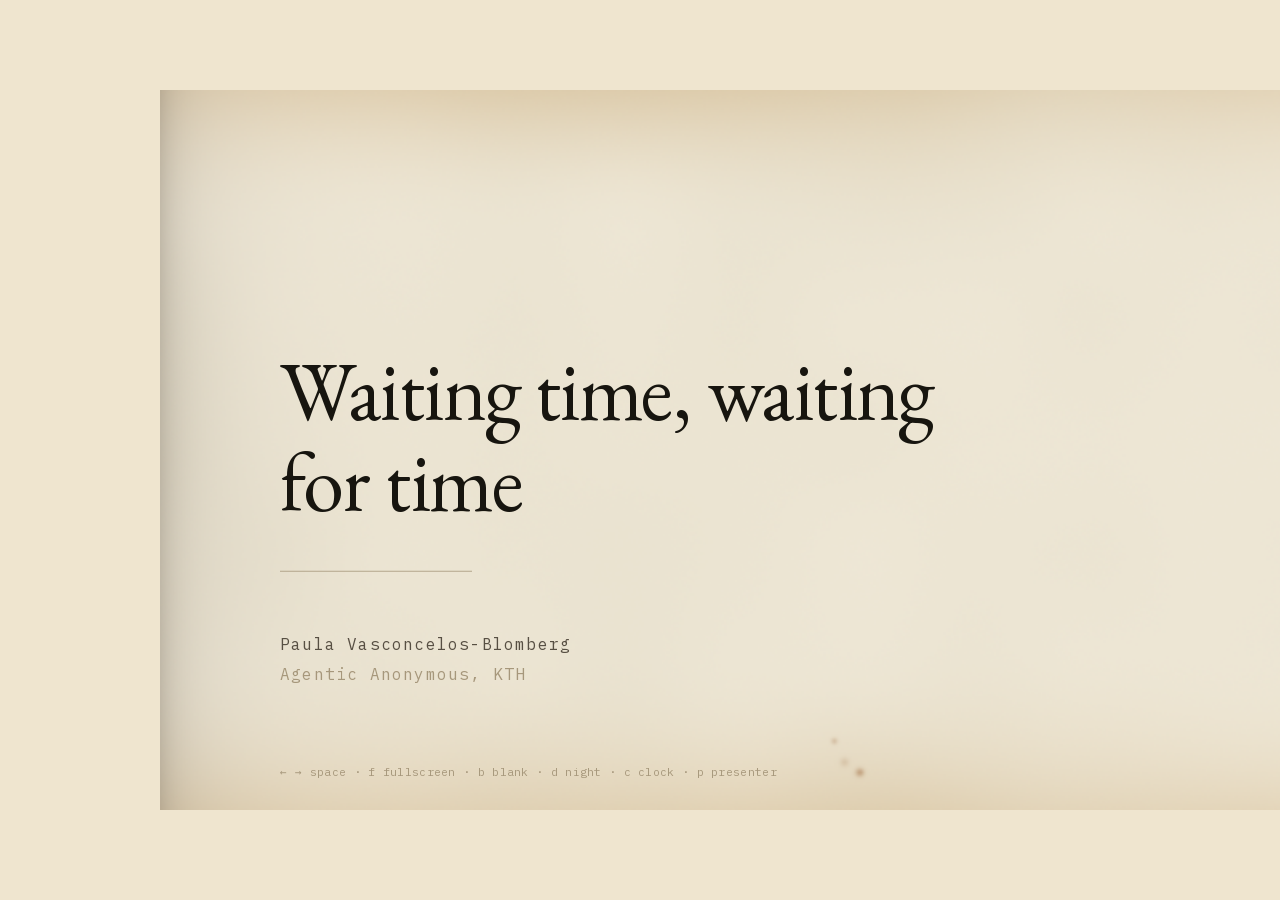
==== commit 2faa4de5: "Waiting time, waiting for time: slide deck for Agentic Anonymous, KTH A 24-slide HTML deck in vanill" ====
--- a/index.html
+++ b/index.html
@@ -157,11 +157,9 @@
 
     <!-- 4 ─ The scene ---------------------------------------------------
          Human text, agent figure: the sentence fades, the score does not.
-         Two sessions from trace.jsonl play over each other when the slide
-         arrives (js/audio.js); the staves are the same events, written out
-         on the same clock (js/figures/polyphony.js). S plays / stops.
-         To choose other sessions: edit VOICES in trace2poly.py, then
-           python3 trace2poly.py > data/polyphony.json                    -->
+         The sound starts when the slide arrives (js/audio.js); the staves
+         are the same events, written out on the same clock
+         (js/figures/polyphony.js). S stops / replays.                   -->
     <section class="slide" id="s4" data-motion="human">
       <p class="statement">A cycle of this shape &mdash; with different
         combinations of checking, starting something, stopping &mdash;
@@ -173,12 +171,14 @@
           second session in the browser, back to the first, still working,
           another 15 seconds, a third tab. Then Teams, to avoid the
           frustration of starting yet another thing.</p>
-        <p>The sound starts as the slide arrives (S stops it). Two real
-          sessions from my hook trace, played over each other.</p>
-        <p>Listen for the voices: the breathy low tone is me, prompting. The
-          wooden plucks are the agents at work, one per tool call; agent A in
-          the middle, agent B high above. The bells are the agents handing the
-          turn back to me. The knocks are an agent waiting for my permission.</p>
+        <p>The sound starts as the slide arrives (S stops it). Two sessions
+          from my hook trace.</p>
+        <p>Listen for the voices: the breathy tone is me, prompting. The bowed
+          notes are the agents at work, one per tool call, held for as long as
+          the call ran; the dry ticks are shell commands. Agent A low on the
+          left, agent B two octaves higher on the right. The bells are the
+          agents summoning me: handing the turn back, or waiting for my
+          permission. These are the instruments of the piece at the end.</p>
         <p>Point at the staves: the same events, written out. Me and agent A
           on top, me and agent B below. How little of it is me.</p>
       </aside>
@@ -267,6 +267,7 @@
       <p class="kicker">Waiting</p>
       <p class="statement long">I start new activities that create a queue
         where I am the bottleneck.</p>
+      <div class="region" id="region-bottleneck"></div>
       <aside class="notes">
         <p>Schwartz's unintuitive point: organisations create efficiency by
           introducing bottlenecks — the secretary triaging access to the
@@ -393,14 +394,15 @@
         <span class="line">Waiting for Godot&hellip;</span>
         <span class="line">Godot never comes, and he can&rsquo;t ever come</span>
       </p>
+      <div class="region" id="region-godot"></div>
       <aside class="notes"></aside>
     </section>
 
     <!-- 15 ─ Delayed Parousia --------------------------------------------- -->
     <section class="slide" id="s15" data-motion="human">
       <p class="kicker">Delayed Parousia</p>
-      <p class="statement">The reward of finishing a task is being able to
-        start a new one.</p>
+      <p class="statement">The reward of finishing a task is
+        starting a new one.</p>
       <p class="placeholder"> </p>
       <aside class="notes">
         <p>The promise: AI will make us productive and give us leisure, in
@@ -417,23 +419,32 @@
       </aside>
     </section>
 
-    <!-- 16 ─ Coda ---------------------------------------------------------- -->
+    <!-- 16 ─ The piece ----------------------------------------------------- -->
     <section class="slide" id="s16" data-motion="agent">
-      <p class="kicker rubric">the score of this talk</p>
-      <div class="region full agent" id="region-score-talk"></div>
-      <aside class="notes">
-        <p>This is the trace of the session that built this deck, rendered as a
-          score. Treble is the agent, bass is me. The accents are the moments
-          it stopped to ask permission.</p>
-        <p>Audio is not built yet. Offer to play it afterwards.</p>
-      </aside>
-    </section>
-
-    <!-- 17 ─ Blank ---------------------------------------------------------- -->
-    <section class="slide" id="s17" data-motion="human">
-      <aside class="notes">
-        <p>Stop talking. Let it sit.</p>
-      </aside>
+      <div class="region full agent" id="region-piece"></div>
+      <aside class="notes">
+        <p>It starts by itself as the slide arrives. S stops it (and S again
+          plays it from the start), M mutes the sound. Leaving the slide fades
+          it out. 45 seconds.</p>
+        <p>Three agents and me. Agent 1 low, agent 2 in the middle, agent 3
+          high; they come in five seconds apart and stop at different
+          times.</p>
+        <p>The same instruments as slide 4: my prompts the breathy tone, the
+          agents' tool calls bowed notes, shell commands ticks, every summons a
+          bell. What is new is the third agent, and the light.</p>
+        <p>The light is my window switching: each switch a glow somewhere on
+          the page. The music is what I was waiting on; the light is what I
+          did while I waited.</p>
+      </aside>
+    </section>
+
+    <!-- 17 ─ Thank you ------------------------------------------------------
+         Set like the WAITING slide: the machine's face, and its cursor.     -->
+    <section class="slide" id="s17" data-motion="agent">
+      <p class="word mono">THANK YOU</p>
+      <p class="gloss">You can find the essay on
+        <span class="mono">vasconcelosblomberg.com</span></p>
+      <aside class="notes"></aside>
     </section>
 
     <!-- Chrome lives inside the stage so it scales with the slide and sits in
--- a/css/deck.css
+++ b/css/deck.css
@@ -23,10 +23,11 @@
 /* --- tokens --------------------------------------------------------------- */
 
 :root {
-  --paper:   #f7f4ee;   /* warm off-white */
+  --paper-day: #efe5cf; /* an old book page: rag paper gone cream with age */
+  --paper:   var(--paper-day);   /* each slide's own page is painted from this (js/paper.js) */
   --ink:     #17150f;   /* near-black */
-  --ink-2:   #55514a;   /* secondary — labels and notes, never argument text */
-  --ink-3:   #a09889;   /* hairlines */
+  --ink-2:   #574f43;   /* secondary — labels and notes, never argument text */
+  --ink-3:   #a6977b;   /* hairlines */
   --rubric:  #8e1b13;   /* liturgical red */
 
   --serif: 'EB Garamond', Georgia, serif;
@@ -38,15 +39,6 @@
   --stage-h: 900px;
 
   --fade: 900ms cubic-bezier(.4, 0, .2, 1);
-
-  /* Paper grain: two tiles of SVG noise, drawn in ink at a low opacity over
-     the paper colour. A fine speckle for the tooth of the sheet, and a large,
-     slow mottle for the unevenness of its surface. Both are inline, so the
-     deck still makes no network request. --grain-strength is the one knob:
-     0 is flat paper; raise it if the projector washes the texture out. */
-  --grain-strength: 2.5;
-  --grain-fine: url("data:image/svg+xml,%3Csvg xmlns='http://www.w3.org/2000/svg' width='256' height='256'%3E%3Cfilter id='n' x='0' y='0' width='100%25' height='100%25'%3E%3CfeTurbulence type='fractalNoise' baseFrequency='0.8' numOctaves='3' seed='3' stitchTiles='stitch'/%3E%3CfeColorMatrix values='0 0 0 0 0.09 0 0 0 0 0.08 0 0 0 0 0.06 0.36 0 0 0 -0.14'/%3E%3C/filter%3E%3Crect width='256' height='256' filter='url(%23n)'/%3E%3C/svg%3E");
-  --grain-mottle: url("data:image/svg+xml,%3Csvg xmlns='http://www.w3.org/2000/svg' width='1024' height='1024'%3E%3Cfilter id='n' x='0' y='0' width='100%25' height='100%25'%3E%3CfeTurbulence type='fractalNoise' baseFrequency='0.0078125' numOctaves='2' seed='8' stitchTiles='stitch'/%3E%3CfeColorMatrix values='0 0 0 0 0.09 0 0 0 0 0.08 0 0 0 0 0.06 0.09 0 0 0 -0.035'/%3E%3C/filter%3E%3Crect width='1024' height='1024' filter='url(%23n)'/%3E%3C/svg%3E");
 }
 
 :root[data-theme='night'] {
@@ -55,9 +47,6 @@
   --ink-2:  #928b7e;
   --ink-3:  #4a463d;
   --rubric: #c2544a;    /* lifted so it still reads as red, not brown, in the dark */
-  /* In the dark the grain is light fibres on a dark sheet. */
-  --grain-fine: url("data:image/svg+xml,%3Csvg xmlns='http://www.w3.org/2000/svg' width='256' height='256'%3E%3Cfilter id='n' x='0' y='0' width='100%25' height='100%25'%3E%3CfeTurbulence type='fractalNoise' baseFrequency='0.8' numOctaves='3' seed='3' stitchTiles='stitch'/%3E%3CfeColorMatrix values='0 0 0 0 0.93 0 0 0 0 0.91 0 0 0 0 0.86 0.26 0 0 0 -0.10'/%3E%3C/filter%3E%3Crect width='256' height='256' filter='url(%23n)'/%3E%3C/svg%3E");
-  --grain-mottle: url("data:image/svg+xml,%3Csvg xmlns='http://www.w3.org/2000/svg' width='1024' height='1024'%3E%3Cfilter id='n' x='0' y='0' width='100%25' height='100%25'%3E%3CfeTurbulence type='fractalNoise' baseFrequency='0.0078125' numOctaves='2' seed='8' stitchTiles='stitch'/%3E%3CfeColorMatrix values='0 0 0 0 0.93 0 0 0 0 0.91 0 0 0 0 0.86 0.06 0 0 0 -0.022'/%3E%3C/filter%3E%3Crect width='1024' height='1024' filter='url(%23n)'/%3E%3C/svg%3E");
 }
 
 /* --- page ----------------------------------------------------------------- */
@@ -74,18 +63,6 @@
   transition: background-color var(--fade), color var(--fade);
 }
 
-/* The grain lies over the whole window, under the stage, at screen scale:
-   the stage itself is transparent, so there is no seam where it ends, and
-   the grain stays the same size on a laptop and on a projector. */
-body::before {
-  content: '';
-  position: fixed;
-  inset: 0;
-  pointer-events: none;
-  background-image: var(--grain-fine), var(--grain-mottle);
-  opacity: var(--grain-strength);
-}
-
 body {
   font-family: var(--serif);
   -webkit-font-smoothing: antialiased;
@@ -107,7 +84,7 @@
   width: var(--stage-w);
   height: var(--stage-h);
   transform-origin: center center;
-  background: transparent;   /* the paper, and its grain, are the page's */
+  background: transparent;   /* the paper is the page's, so there is no seam */
 }
 
 /* --- slides --------------------------------------------------------------- */
@@ -132,6 +109,11 @@
   pointer-events: auto;
   transition: opacity var(--fade), visibility 0s;
 }
+
+/* Each slide is a page, painted by js/paper.js and set as its background.
+   At night the paper stays flat and dark. */
+.slide { background-size: 100% 100%; }
+:root[data-theme='night'] .slide { background-image: none !important; }
 
 /* Agent material does not ease in. It is simply there, on the next frame. */
 .slide[data-motion='agent'],
@@ -246,6 +228,20 @@
   font-size: 34px;
   line-height: 1.2;
   color: var(--rubric);
+}
+
+/* While the schedule is played (js/bread.js), a small red mark sits by the
+   action being sounded: the playhead of a list. */
+.schedule .do { position: relative; }
+.schedule li.now .do::before {
+  content: '';
+  position: absolute;
+  left: -34px;
+  top: .62em;
+  width: 11px;
+  height: 11px;
+  border-radius: 50%;
+  background: var(--rubric);
 }
 
 /* Anything the machine produced. */
@@ -393,7 +389,7 @@
   position: fixed;
   inset: 0;
   z-index: 50;
-  background: var(--grain-fine), var(--grain-mottle), var(--paper);
+  background: var(--paper);
 }
 
 :root[data-theme='night'] #blank { background: #000; }
--- a/css/slides.css
+++ b/css/slides.css
@@ -21,7 +21,7 @@
 /* 4 — The scene. Text above, the four-stave polyphony below it. */
 #s4 { justify-content: center; }
 #s4 .statement { font-size: 40px; max-width: 38ch; }
-#s4 #region-score-scene { height: 340px; margin-top: 44px; }
+#s4 #region-score-scene { height: 382px; margin-top: 44px; }
 
 /* 5 — The box. After the four corners, one more press fades in what the box
    says, above it. The sentence's space is held from the start, so the box
@@ -43,9 +43,33 @@
 #s7 .statement { font-size: 50px; max-width: 30ch; }
 #s7 #region-cumulative-record { height: 380px; }
 
-/* 7b — WAITING. A single word, set in the mono face, hanging from the left
-   margin like the statements. */
-#s7b .word { font-size: 100px; line-height: 1; margin: 0; letter-spacing: -.02em; }
+/* 7b — WAITING, and 17 — THANK YOU. A single word, set in the mono face,
+   hanging from the left margin like the statements. */
+#s7b .word,
+#s17 .word { font-size: 100px; line-height: 1; margin: 0; letter-spacing: -.02em; }
+/* After the word, a terminal's block cursor, blinking: on and off with no
+   fade between, once a second (the machine's motion, and far below any
+   flash rate). With reduced motion it stays on. */
+#s7b .word::after,
+#s17 .word::after {
+  content: '';
+  display: inline-block;
+  width: .56em;
+  height: .8em;
+  margin-left: .12em;
+  vertical-align: -.06em;
+  background: var(--ink);
+  animation: cursor 1.1s steps(1, end) infinite;
+}
+@keyframes cursor { 50% { visibility: hidden; } }
+@media (prefers-reduced-motion: reduce) { #s7b .word::after, #s17 .word::after { animation: none; } }
+/* Under THANK YOU, where to read the essay: a smaller line in my voice, the
+   address in the machine's, in red so the room can find it. */
+#s17 .gloss { font-size: 48px; margin-top: 56px; max-width: none; }
+#s17 .gloss .mono { font-size: .86em; letter-spacing: .01em; color: var(--rubric); }
+
+/* 9 — Bottleneck. The sentence, and under it the queue I make, running. */
+#s9 #region-bottleneck { height: 380px; margin-top: 64px; }
 
 /* 11 — Fifteen seconds. The statement keeps the height of two lines (2 x its
    line-height of 1.26), the height of 11b's "Fifteen seconds / isn't worth
@@ -63,13 +87,21 @@
 
 /* 14b — Waiting for Godot. Wide enough that each line stays whole. */
 #s14b .statement { max-width: none; }
+#s14b #region-godot { height: 120px; margin-top: 90px; }
 
 /* 15 — Delayed Parousia. */
 #s15 .statement { max-width: 22ch; }
 
-/* 16 — Coda. The score of the talk, full bleed, nothing else on the page. */
-#s16 { padding: 84px 110px; }
-#s16 .kicker { margin-bottom: 30px; }
+/* 16 — The piece. Its score, full width, nothing else on the page. */
+#s16 { padding: 70px 56px; justify-content: center; }
+#s16 #region-piece { flex: none; height: 700px; margin-top: 0; position: relative; z-index: 1; }
+/* The light of the piece glows on the page, under the score's ink. */
+#s16 > canvas.lights {
+  position: absolute;
+  inset: 0;
+  width: 100%;
+  height: 100%;
+  pointer-events: none;
+  z-index: 0;
+}
 
-/* 17 — Blank. Deliberately empty: no kicker, no clock, no rule. */
-#s17 { padding: 0; }
